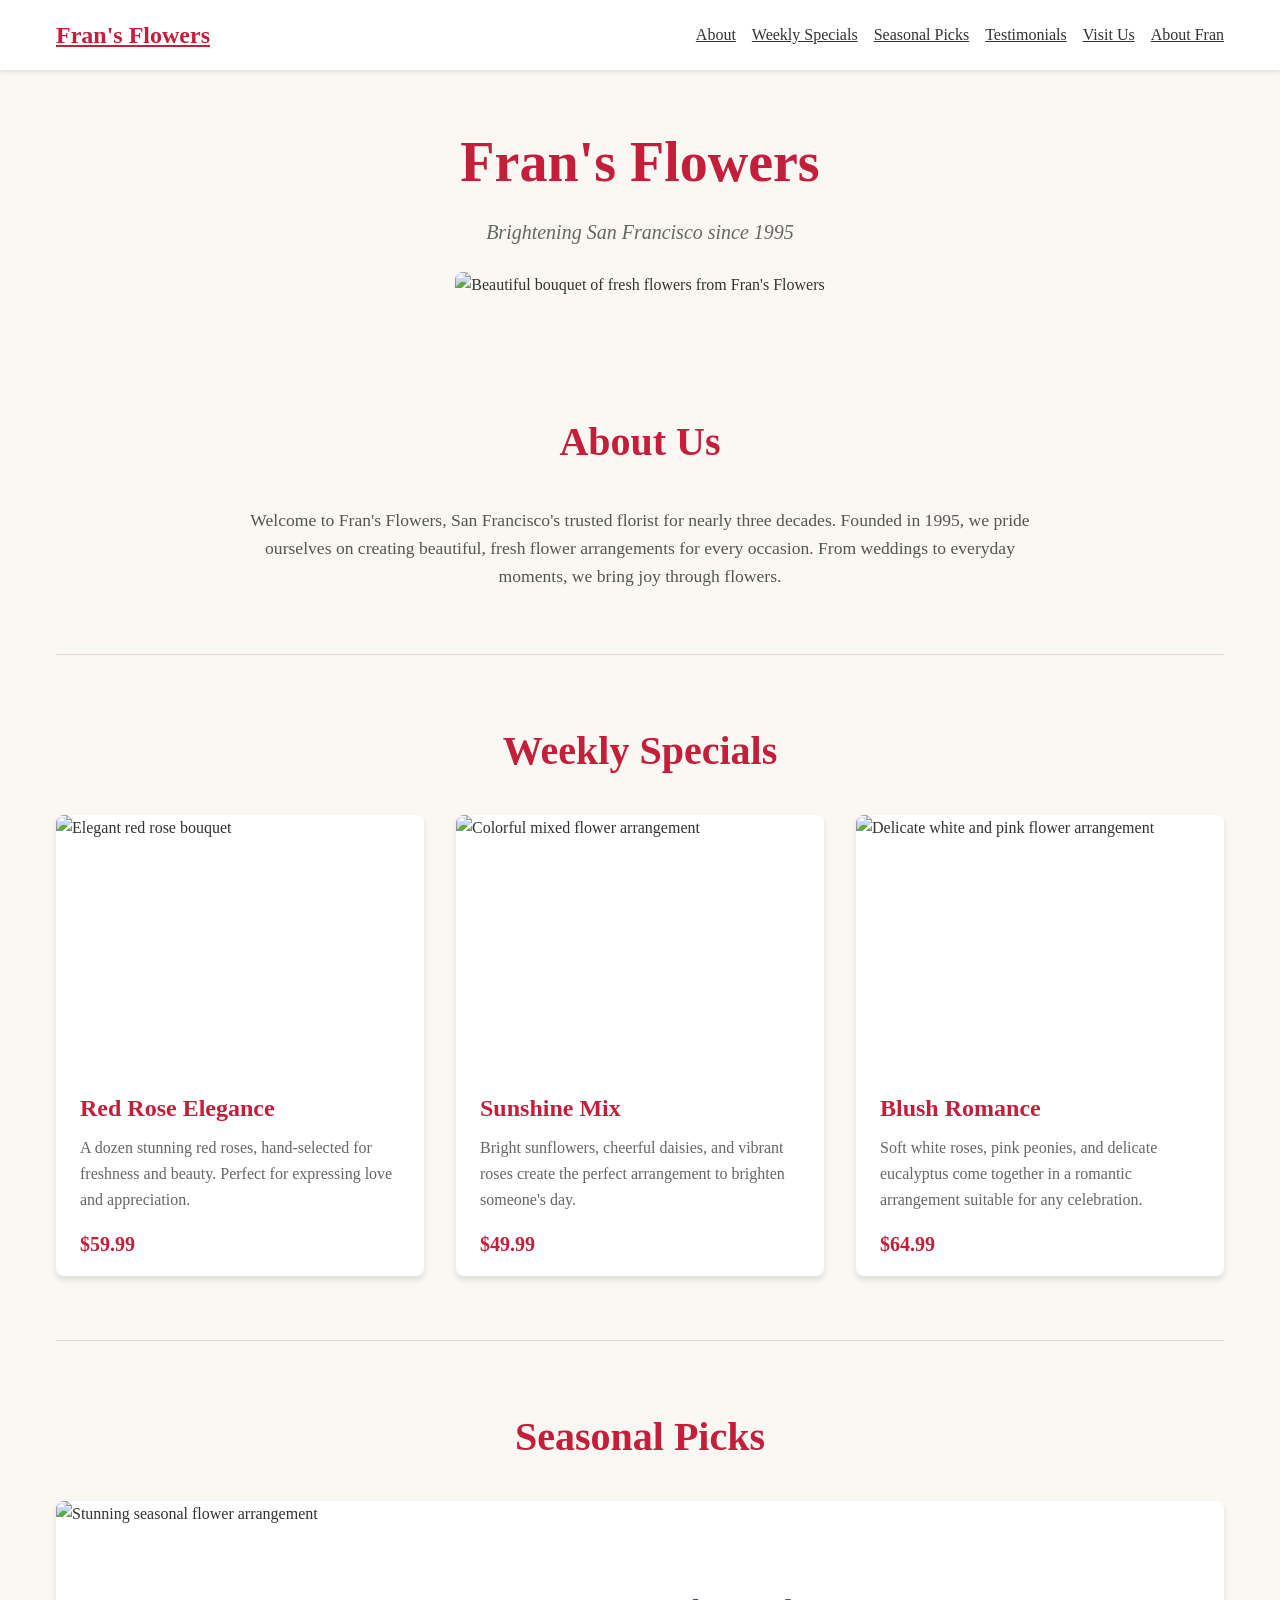
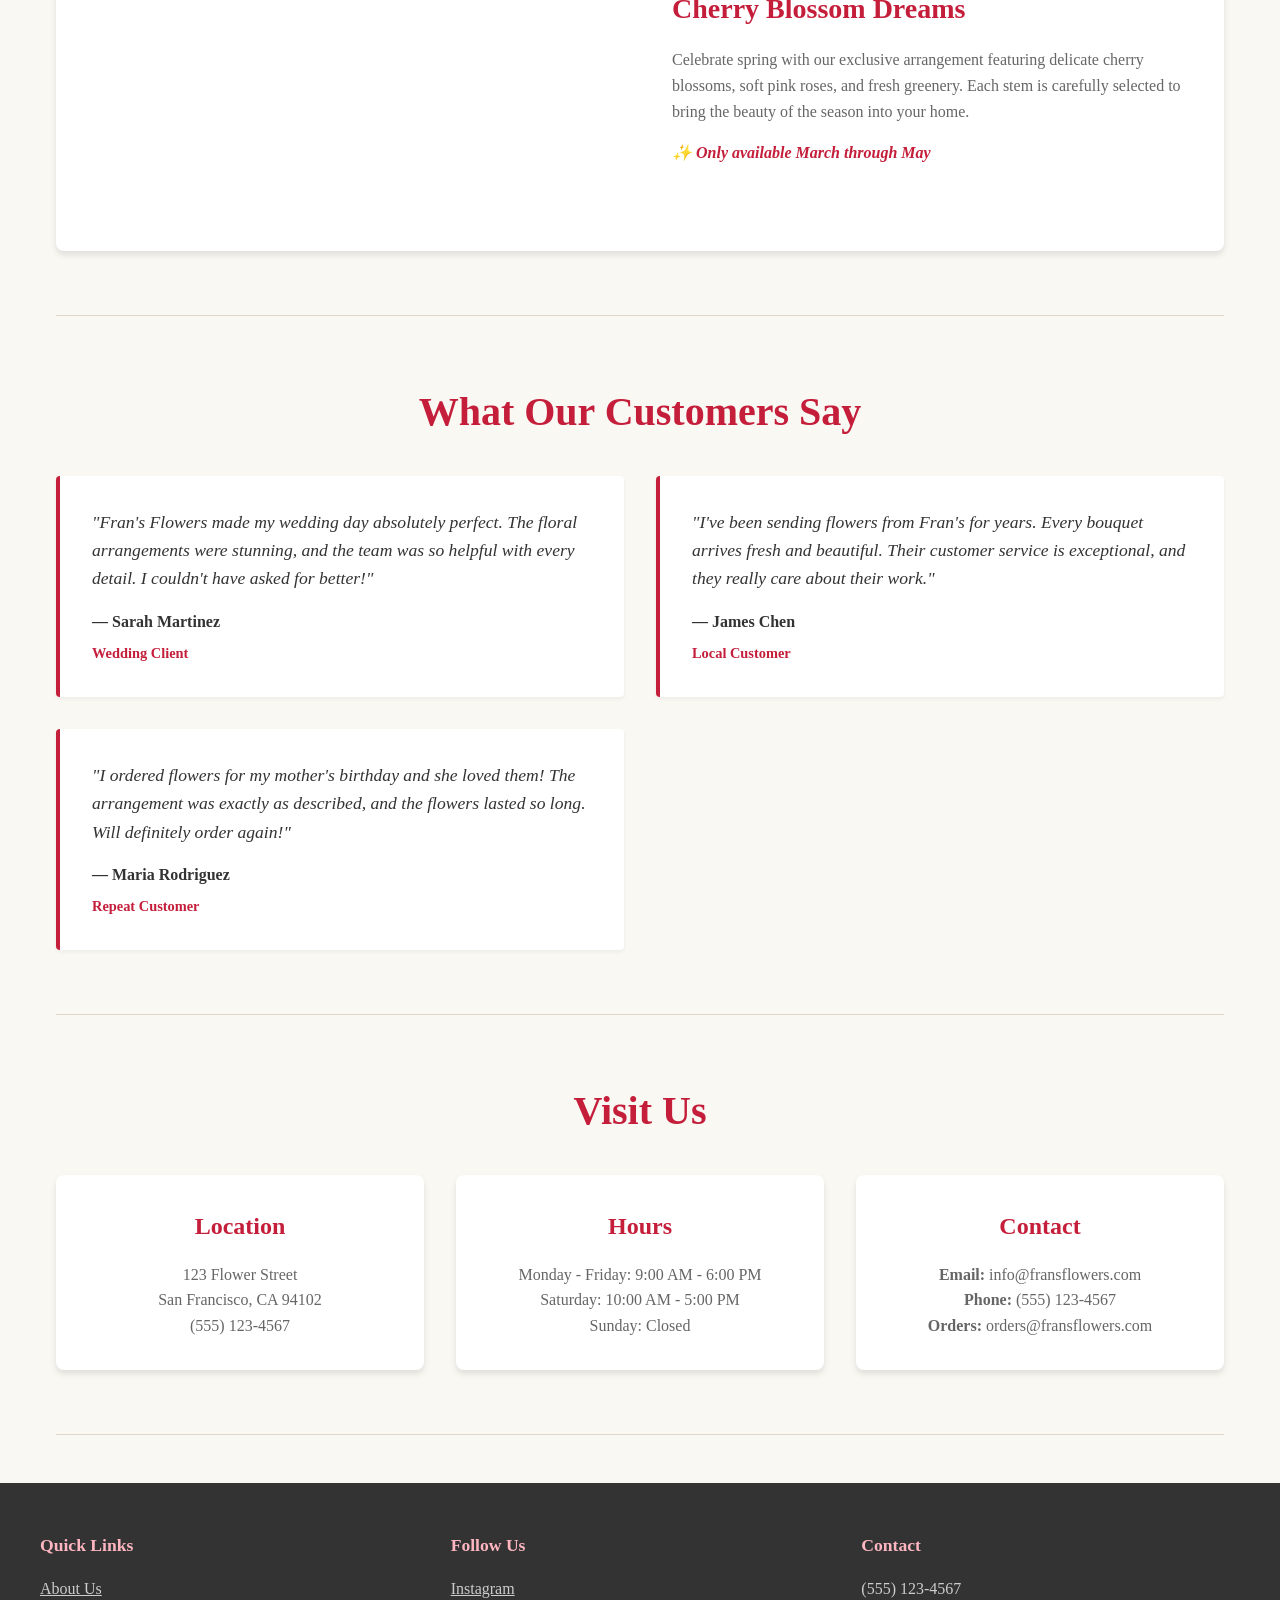
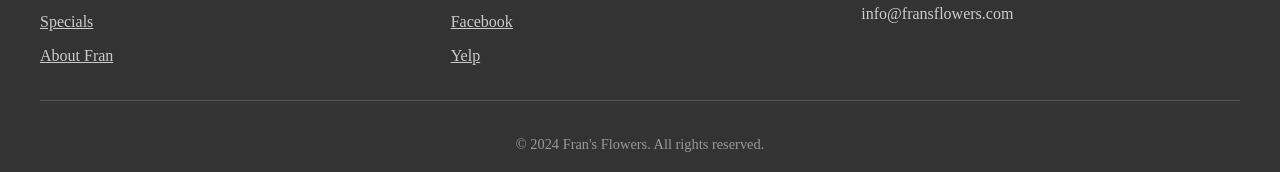
==== index.html @ 1854edc0 "v1" ====
<!DOCTYPE html>
<html lang="en">
<head>
    <meta charset="UTF-8">
    <meta name="viewport" content="width=device-width, initial-scale=1.0">
    <title>Fran's Flowers - San Francisco Florist</title>
    <link rel="stylesheet" href="styles.css">
</head>
<body>
    <!-- Navigation Bar -->
    <nav class="navbar">
        <div class="nav-container">
            <div class="nav-brand">
                <a href="index.html">Fran's Flowers</a>
            </div>
            <ul class="nav-menu">
                <li class="nav-item"><a href="#about" class="nav-link">About</a></li>
                <li class="nav-item"><a href="#specials" class="nav-link">Weekly Specials</a></li>
                <li class="nav-item"><a href="#seasonal-picks" class="nav-link">Seasonal Picks</a></li>
                <li class="nav-item"><a href="#testimonials" class="nav-link">Testimonials</a></li>
                <li class="nav-item"><a href="#visit" class="nav-link">Visit Us</a></li>
                <li class="nav-item"><a href="about.html" class="nav-link">About Fran</a></li>
            </ul>
        </div>
    </nav>

    <!-- Main Content -->
    <main>
        <!-- Header Section -->
        <header class="header">
            <div class="header-content">
                <h1 class="header-title">Fran's Flowers</h1>
                <p class="header-subtitle">Brightening San Francisco since 1995</p>
            </div>
            <img src="images/hero.jpg" alt="Beautiful bouquet of fresh flowers from Fran's Flowers" class="hero-image">
        </header>

        <!-- About Us Section -->
        <section id="about" class="about-section">
            <div class="about-container">
                <h2 class="section-title">About Us</h2>
                <p class="about-text">
                    Welcome to Fran's Flowers, San Francisco's trusted florist for nearly three decades. 
                    Founded in 1995, we pride ourselves on creating beautiful, fresh flower arrangements 
                    for every occasion. From weddings to everyday moments, we bring joy through flowers.
                </p>
            </div>
        </section>

        <!-- Weekly Specials Section -->
        <section id="specials" class="specials-section">
            <div class="specials-container">
                <h2 class="section-title">Weekly Specials</h2>
                <div class="specials-grid">
                    <!-- Special 1 -->
                    <article class="special-card">
                        <img src="images/special-1.jpg" alt="Elegant red rose bouquet" class="card-image">
                        <h3 class="card-title">Red Rose Elegance</h3>
                        <p class="card-description">
                            A dozen stunning red roses, hand-selected for freshness and beauty. 
                            Perfect for expressing love and appreciation.
                        </p>
                        <p class="card-price">$59.99</p>
                    </article>

                    <!-- Special 2 -->
                    <article class="special-card">
                        <img src="images/special-2.jpg" alt="Colorful mixed flower arrangement" class="card-image">
                        <h3 class="card-title">Sunshine Mix</h3>
                        <p class="card-description">
                            Bright sunflowers, cheerful daisies, and vibrant roses create the 
                            perfect arrangement to brighten someone's day.
                        </p>
                        <p class="card-price">$49.99</p>
                    </article>

                    <!-- Special 3 -->
                    <article class="special-card">
                        <img src="images/special-3.jpg" alt="Delicate white and pink flower arrangement" class="card-image">
                        <h3 class="card-title">Blush Romance</h3>
                        <p class="card-description">
                            Soft white roses, pink peonies, and delicate eucalyptus come together 
                            in a romantic arrangement suitable for any celebration.
                        </p>
                        <p class="card-price">$64.99</p>
                    </article>
                </div>
            </div>
        </section>

        <!-- Seasonal Picks Section -->
        <section id="seasonal-picks" class="seasonal-section">
            <div class="seasonal-container">
                <h2 class="section-title">Seasonal Picks</h2>
                <article class="seasonal-card">
                    <img src="images/seasonal-pick.jpg" alt="Stunning seasonal flower arrangement" class="seasonal-image">
                    <div class="seasonal-content">
                        <h3 class="seasonal-name">Cherry Blossom Dreams</h3>
                        <p class="seasonal-description">
                            Celebrate spring with our exclusive arrangement featuring delicate cherry 
                            blossoms, soft pink roses, and fresh greenery. Each stem is carefully 
                            selected to bring the beauty of the season into your home.
                        </p>
                        <p class="seasonal-detail">✨ Only available March through May</p>
                    </div>
                </article>
            </div>
        </section>

        <!-- Testimonials Section -->
        <section id="testimonials" class="testimonials-section">
            <div class="testimonials-container">
                <h2 class="section-title">What Our Customers Say</h2>
                <div class="testimonials-grid">
                    <!-- Testimonial 1 -->
                    <article class="testimonial-card">
                        <p class="testimonial-quote">
                            "Fran's Flowers made my wedding day absolutely perfect. The floral 
                            arrangements were stunning, and the team was so helpful with every detail. 
                            I couldn't have asked for better!"
                        </p>
                        <p class="testimonial-author">— Sarah Martinez</p>
                        <p class="testimonial-label">Wedding Client</p>
                    </article>

                    <!-- Testimonial 2 -->
                    <article class="testimonial-card">
                        <p class="testimonial-quote">
                            "I've been sending flowers from Fran's for years. Every bouquet arrives 
                            fresh and beautiful. Their customer service is exceptional, and they 
                            really care about their work."
                        </p>
                        <p class="testimonial-author">— James Chen</p>
                        <p class="testimonial-label">Local Customer</p>
                    </article>

                    <!-- Testimonial 3 -->
                    <article class="testimonial-card">
                        <p class="testimonial-quote">
                            "I ordered flowers for my mother's birthday and she loved them! The 
                            arrangement was exactly as described, and the flowers lasted so long. 
                            Will definitely order again!"
                        </p>
                        <p class="testimonial-author">— Maria Rodriguez</p>
                        <p class="testimonial-label">Repeat Customer</p>
                    </article>
                </div>
            </div>
        </section>

        <!-- Visit Us Section -->
        <section id="visit" class="visit-section">
            <div class="visit-container">
                <h2 class="section-title">Visit Us</h2>
                <div class="visit-grid">
                    <div class="visit-card">
                        <h3 class="visit-card-title">Location</h3>
                        <p class="visit-info">
                            123 Flower Street<br>
                            San Francisco, CA 94102<br>
                            (555) 123-4567
                        </p>
                    </div>
                    <div class="visit-card">
                        <h3 class="visit-card-title">Hours</h3>
                        <p class="visit-info">
                            Monday - Friday: 9:00 AM - 6:00 PM<br>
                            Saturday: 10:00 AM - 5:00 PM<br>
                            Sunday: Closed
                        </p>
                    </div>
                    <div class="visit-card">
                        <h3 class="visit-card-title">Contact</h3>
                        <p class="visit-info">
                            <strong>Email:</strong> info@fransflowers.com<br>
                            <strong>Phone:</strong> (555) 123-4567<br>
                            <strong>Orders:</strong> orders@fransflowers.com
                        </p>
                    </div>
                </div>
            </div>
        </section>
    </main>

    <!-- Footer -->
    <footer class="footer">
        <div class="footer-container">
            <div class="footer-section">
                <h4 class="footer-title">Quick Links</h4>
                <ul class="footer-links">
                    <li><a href="#about">About Us</a></li>
                    <li><a href="#specials">Specials</a></li>
                    <li><a href="about.html">About Fran</a></li>
                </ul>
            </div>

            <div class="footer-section">
                <h4 class="footer-title">Follow Us</h4>
                <ul class="footer-links">
                    <li><a href="https://instagram.com" target="_blank">Instagram</a></li>
                    <li><a href="https://facebook.com" target="_blank">Facebook</a></li>
                    <li><a href="https://yelp.com" target="_blank">Yelp</a></li>
                </ul>
            </div>

            <div class="footer-section">
                <h4 class="footer-title">Contact</h4>
                <p class="footer-text">
                    (555) 123-4567<br>
                    info@fransflowers.com
                </p>
            </div>
        </div>

        <div class="footer-bottom">
            <p class="copyright">&copy; 2024 Fran's Flowers. All rights reserved.</p>
        </div>
    </footer>
</body>
</html>
---- styles.css ----
/* ================================
   Reset & Global
   ================================ */

* {
    margin: 0;
    padding: 0;
    box-sizing: border-box;
}

body {
    font-family: 'Georgia', serif;
    line-height: 1.6;
    color: #333;
    background-color: #faf8f3;
}

a {
    color: #c41e3a;
}

a:focus {
    outline: 2px solid #c41e3a;
    outline-offset: 2px;
}

a:hover {
    color: #a01729;
}

/* ================================
   Navigation
   ================================ */

.navbar {
    background-color: #fff;
    padding: 1rem 0;
    box-shadow: 0 2px 4px rgba(0, 0, 0, 0.1);
    position: sticky;
    top: 0;
    z-index: 100;
}

.nav-container {
    max-width: 1200px;
    margin: 0 auto;
    padding: 0 1rem;
    display: flex;
    justify-content: space-between;
    align-items: center;
}

.nav-brand a {
    font-size: 1.5rem;
    font-weight: bold;
    color: #c41e3a;
}

.nav-menu {
    display: flex;
    list-style: none;
    gap: 1rem;
    flex-wrap: wrap;
    justify-content: center;
}

.nav-link {
    color: #333;
    font-size: 1rem;
}

.nav-link:hover {
    color: #c41e3a;
}

/* ================================
   Header
   ================================ */

.header {
    text-align: center;
    padding: 3rem 1rem;
    max-width: 1200px;
    margin: 0 auto;
}

.header-title {
    font-size: 3rem;
    color: #c41e3a;
    margin-bottom: 0.5rem;
}

.header-subtitle {
    font-size: 1.25rem;
    color: #666;
    font-style: italic;
    margin-bottom: 1.5rem;
}

.hero-image {
    max-width: 100%;
    height: auto;
    border-radius: 8px;
    max-height: 400px;
    object-fit: cover;
}

/* ================================
   Main Layout
   ================================ */

main {
    max-width: 1200px;
    margin: 0 auto;
    padding: 0 1rem;
}

section {
    padding: 3rem 0;
    border-bottom: 1px solid #e0d5c8;
}

.section-title {
    text-align: center;
    color: #c41e3a;
    font-size: 2rem;
    margin-bottom: 2rem;
}

/* ================================
   About Section
   ================================ */

.about-section {
    text-align: center;
}

.about-text {
    font-size: 1.1rem;
    color: #555;
    max-width: 800px;
    margin: 0 auto;
}

/* ================================
   Weekly Specials
   ================================ */

.specials-grid {
    display: grid;
    grid-template-columns: 1fr;
    gap: 2rem;
}

.special-card {
    background-color: #fff;
    border-radius: 8px;
    overflow: hidden;
    box-shadow: 0 4px 6px rgba(0, 0, 0, 0.1);
}

.card-image {
    width: 100%;
    height: 250px;
    object-fit: cover;
    display: block;
}

.card-title {
    font-size: 1.5rem;
    color: #c41e3a;
    padding: 1.5rem 1.5rem 0.5rem;
}

.card-description {
    padding: 0 1.5rem;
    color: #666;
}

.card-price {
    padding: 1rem 1.5rem;
    font-size: 1.25rem;
    font-weight: bold;
    color: #c41e3a;
}

/* ================================
   Seasonal Picks
   ================================ */

.seasonal-card {
    background-color: #fff;
    border-radius: 8px;
    overflow: hidden;
    box-shadow: 0 4px 6px rgba(0, 0, 0, 0.1);
    display: flex;
    flex-direction: column;
}

.seasonal-image {
    width: 100%;
    height: 300px;
    object-fit: cover;
    display: block;
}

.seasonal-content {
    padding: 2rem;
}

.seasonal-name {
    font-size: 1.75rem;
    color: #c41e3a;
    margin-bottom: 1rem;
}

.seasonal-description {
    color: #666;
    margin-bottom: 1rem;
}

.seasonal-detail {
    font-style: italic;
    color: #c41e3a;
    font-weight: bold;
}

/* ================================
   Testimonials
   ================================ */

.testimonials-grid {
    display: grid;
    grid-template-columns: 1fr;
    gap: 2rem;
}

.testimonial-card {
    background-color: #fff;
    border-left: 4px solid #c41e3a;
    padding: 2rem;
    border-radius: 4px;
    box-shadow: 0 2px 4px rgba(0, 0, 0, 0.05);
}

.testimonial-quote {
    font-size: 1.1rem;
    color: #333;
    font-style: italic;
    margin-bottom: 1rem;
}

.testimonial-author {
    font-weight: bold;
    color: #333;
    margin-bottom: 0.5rem;
}

.testimonial-label {
    font-size: 0.9rem;
    color: #c41e3a;
    font-weight: bold;
}

/* ================================
   Visit Us
   ================================ */

.visit-grid {
    display: grid;
    grid-template-columns: 1fr;
    gap: 2rem;
}

.visit-card {
    background-color: #fff;
    padding: 2rem;
    border-radius: 8px;
    box-shadow: 0 4px 6px rgba(0, 0, 0, 0.1);
    text-align: center;
}

.visit-card-title {
    font-size: 1.5rem;
    color: #c41e3a;
    margin-bottom: 1rem;
}

.visit-info {
    color: #666;
}

/* ================================
   About Fran Page
   ================================ */

.about-fran-content {
    background-color: #fff;
    padding: 2rem;
    border-radius: 8px;
    margin-bottom: 2rem;
}

.content-heading {
    font-size: 1.5rem;
    color: #c41e3a;
    margin-top: 1.5rem;
    margin-bottom: 1rem;
}

.about-fran-text {
    color: #666;
    margin-bottom: 1rem;
}

/* ================================
   Footer
   ================================ */

.footer {
    background-color: #333;
    color: #fff;
    padding: 3rem 1rem 1rem;
    margin-top: 3rem;
}

.footer-container {
    max-width: 1200px;
    margin: 0 auto;
    display: grid;
    grid-template-columns: 1fr;
    gap: 2rem;
    margin-bottom: 2rem;
}

.footer-section {
    text-align: center;
}

.footer-title {
    font-size: 1.1rem;
    color: #ffb6c1;
    margin-bottom: 1rem;
    font-weight: bold;
}

.footer-links {
    list-style: none;
    display: flex;
    justify-content: center;
    gap: 1.5rem;
    flex-wrap: wrap;
}

.footer-links a {
    color: #ccc;
}

.footer-links a:hover {
    color: #ffb6c1;
}

.footer-text {
    color: #ccc;
}

.footer-bottom {
    text-align: center;
    padding-top: 2rem;
    border-top: 1px solid #555;
    max-width: 1200px;
    margin: 0 auto;
}

.copyright {
    color: #999;
    font-size: 0.9rem;
}

/* ================================
   Responsive - Mobile
   ================================ */

@media (max-width: 767px) {
    .nav-container {
        flex-direction: column;
        gap: 1rem;
    }

    .nav-menu {
        flex-direction: column;
        align-items: center;
        gap: 0.75rem;
    }
}

/* ================================
   Responsive - Tablet & Desktop
   ================================ */

@media (min-width: 768px) {
    .specials-grid {
        grid-template-columns: repeat(3, 1fr);
    }

    .testimonials-grid {
        grid-template-columns: repeat(2, 1fr);
    }

    .visit-grid {
        grid-template-columns: repeat(3, 1fr);
    }

    .footer-container {
        grid-template-columns: repeat(3, 1fr);
    }

    .footer-section {
        text-align: left;
    }

    .footer-links {
        justify-content: flex-start;
        flex-direction: column;
        gap: 0.5rem;
    }

    .seasonal-card {
        flex-direction: row;
        align-items: center;
    }

    .seasonal-image {
        width: 50%;
        height: auto;
        min-height: 350px;
    }

    .seasonal-content {
        width: 50%;
    }

    .header-title {
        font-size: 3.5rem;
    }

    section {
        padding: 4rem 0;
    }

    .section-title {
        font-size: 2.5rem;
    }
}
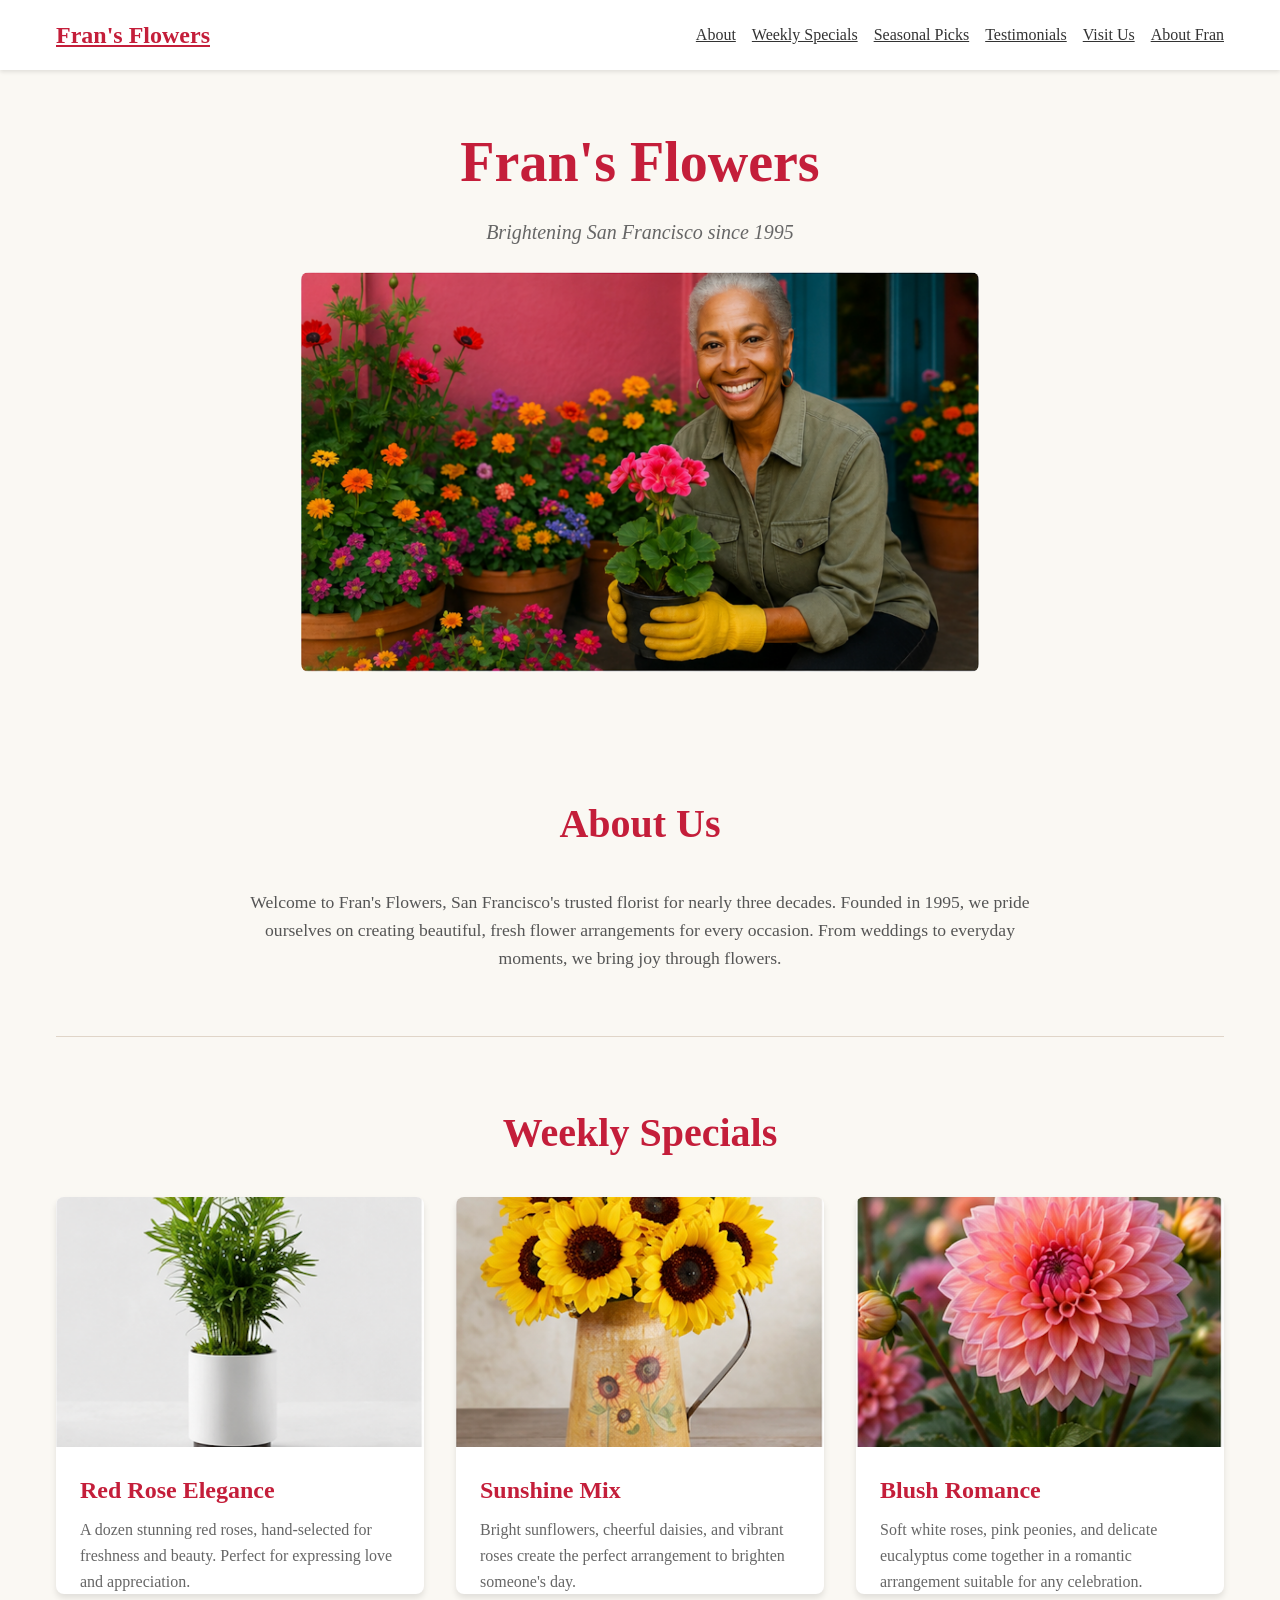
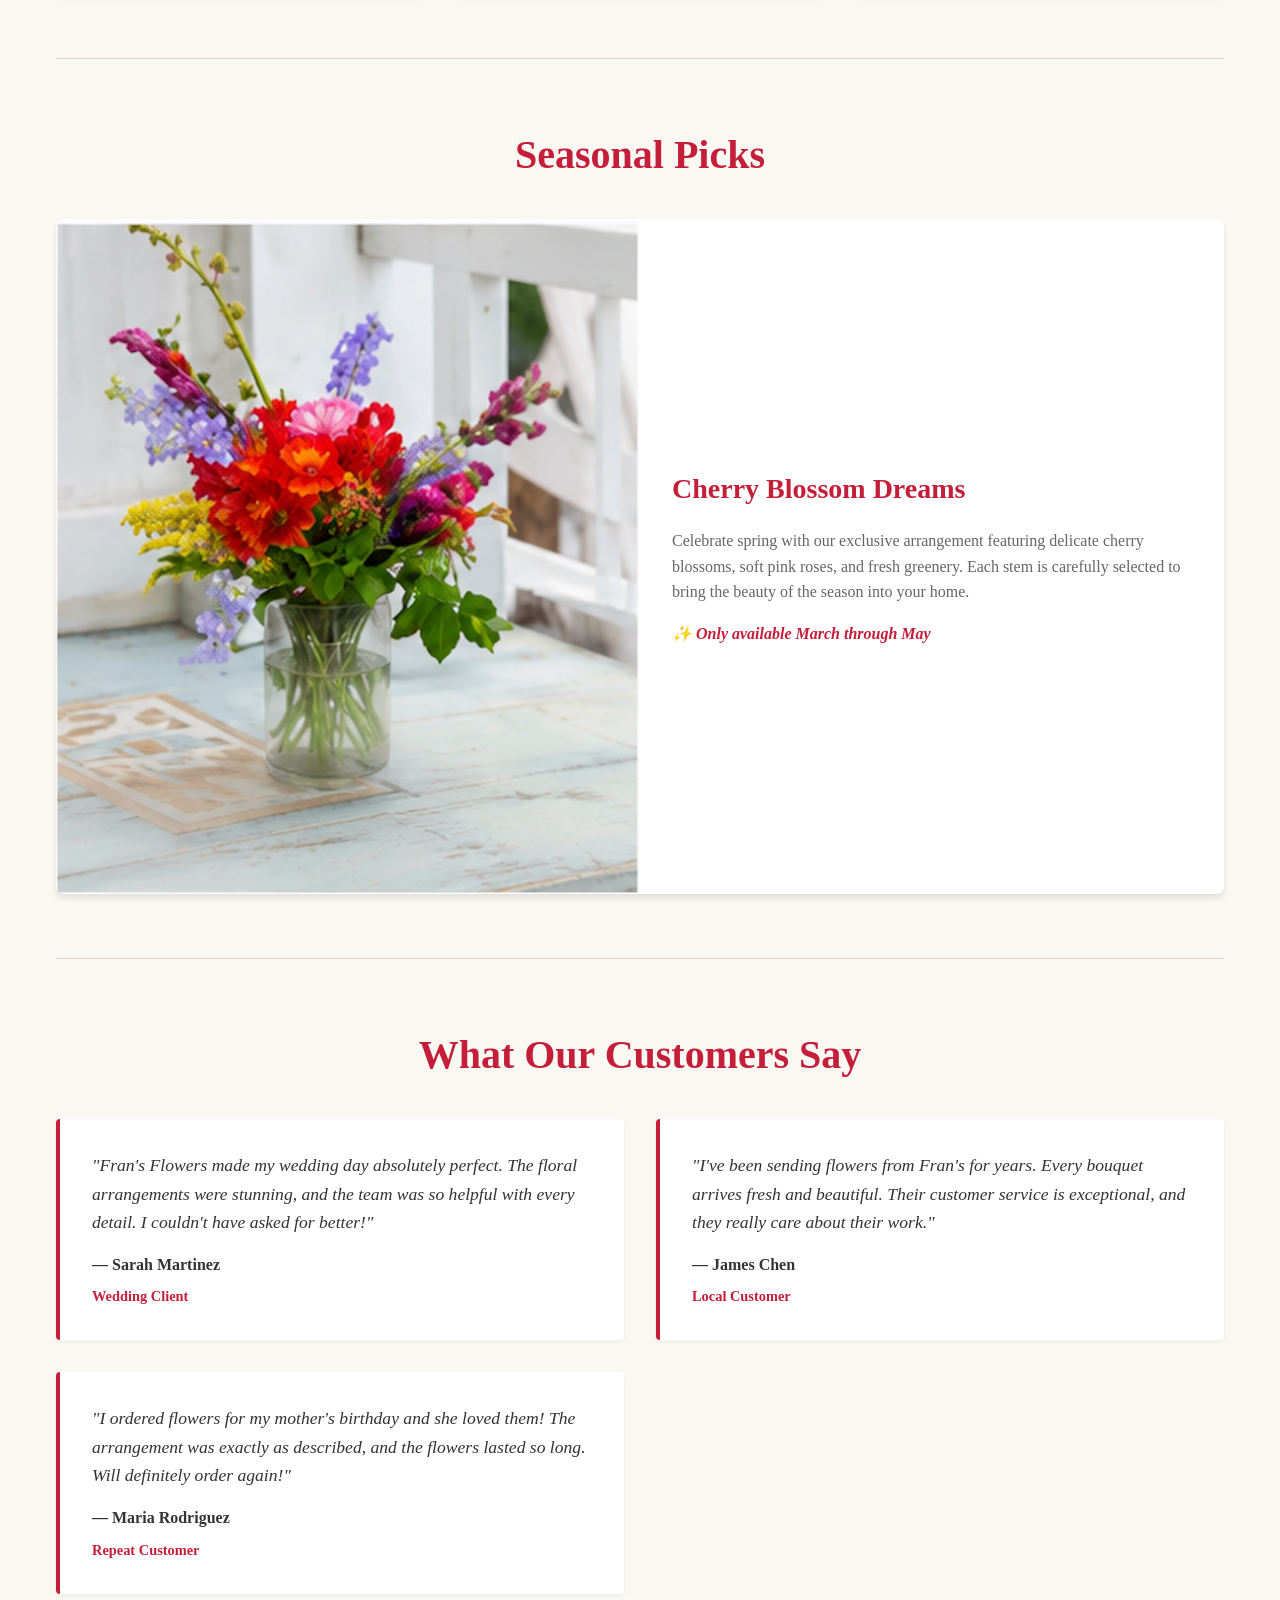
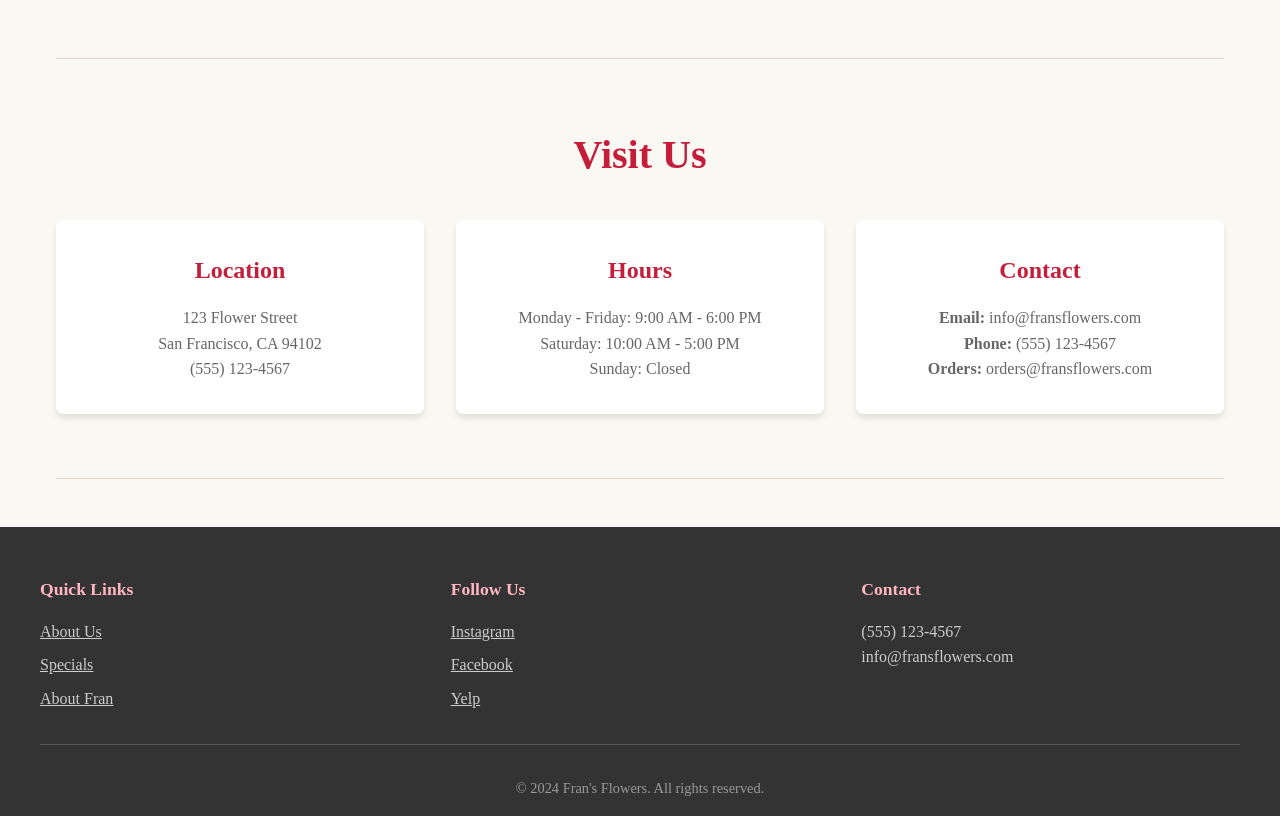
==== commit a1807500: "v1" ====
--- a/index.html
+++ b/index.html
@@ -32,7 +32,7 @@
                 <h1 class="header-title">Fran's Flowers</h1>
                 <p class="header-subtitle">Brightening San Francisco since 1995</p>
             </div>
-            <img src="images/hero.jpg" alt="Beautiful bouquet of fresh flowers from Fran's Flowers" class="hero-image">
+            <img src="img/hero.png" alt="Beautiful bouquet of fresh flowers from Fran's Flowers" class="hero-image">
         </header>
 
         <!-- About Us Section -->
@@ -54,35 +54,32 @@
                 <div class="specials-grid">
                     <!-- Special 1 -->
                     <article class="special-card">
-                        <img src="images/special-1.jpg" alt="Elegant red rose bouquet" class="card-image">
+                        <img src="img/weekly1.png" alt="Elegant red rose bouquet" class="card-image">
                         <h3 class="card-title">Red Rose Elegance</h3>
                         <p class="card-description">
                             A dozen stunning red roses, hand-selected for freshness and beauty. 
                             Perfect for expressing love and appreciation.
                         </p>
-                        <p class="card-price">$59.99</p>
                     </article>
 
                     <!-- Special 2 -->
                     <article class="special-card">
-                        <img src="images/special-2.jpg" alt="Colorful mixed flower arrangement" class="card-image">
+                        <img src="img/weekly2.png" alt="Colorful mixed flower arrangement" class="card-image">
                         <h3 class="card-title">Sunshine Mix</h3>
                         <p class="card-description">
                             Bright sunflowers, cheerful daisies, and vibrant roses create the 
                             perfect arrangement to brighten someone's day.
                         </p>
-                        <p class="card-price">$49.99</p>
                     </article>
 
                     <!-- Special 3 -->
                     <article class="special-card">
-                        <img src="images/special-3.jpg" alt="Delicate white and pink flower arrangement" class="card-image">
+                        <img src="img/weekly3.png" alt="Delicate white and pink flower arrangement" class="card-image">
                         <h3 class="card-title">Blush Romance</h3>
                         <p class="card-description">
                             Soft white roses, pink peonies, and delicate eucalyptus come together 
                             in a romantic arrangement suitable for any celebration.
                         </p>
-                        <p class="card-price">$64.99</p>
                     </article>
                 </div>
             </div>
@@ -93,7 +90,7 @@
             <div class="seasonal-container">
                 <h2 class="section-title">Seasonal Picks</h2>
                 <article class="seasonal-card">
-                    <img src="images/seasonal-pick.jpg" alt="Stunning seasonal flower arrangement" class="seasonal-image">
+                    <img src="img/seasonalpick.png" alt="Stunning seasonal flower arrangement" class="seasonal-image">
                     <div class="seasonal-content">
                         <h3 class="seasonal-name">Cherry Blossom Dreams</h3>
                         <p class="seasonal-description">
